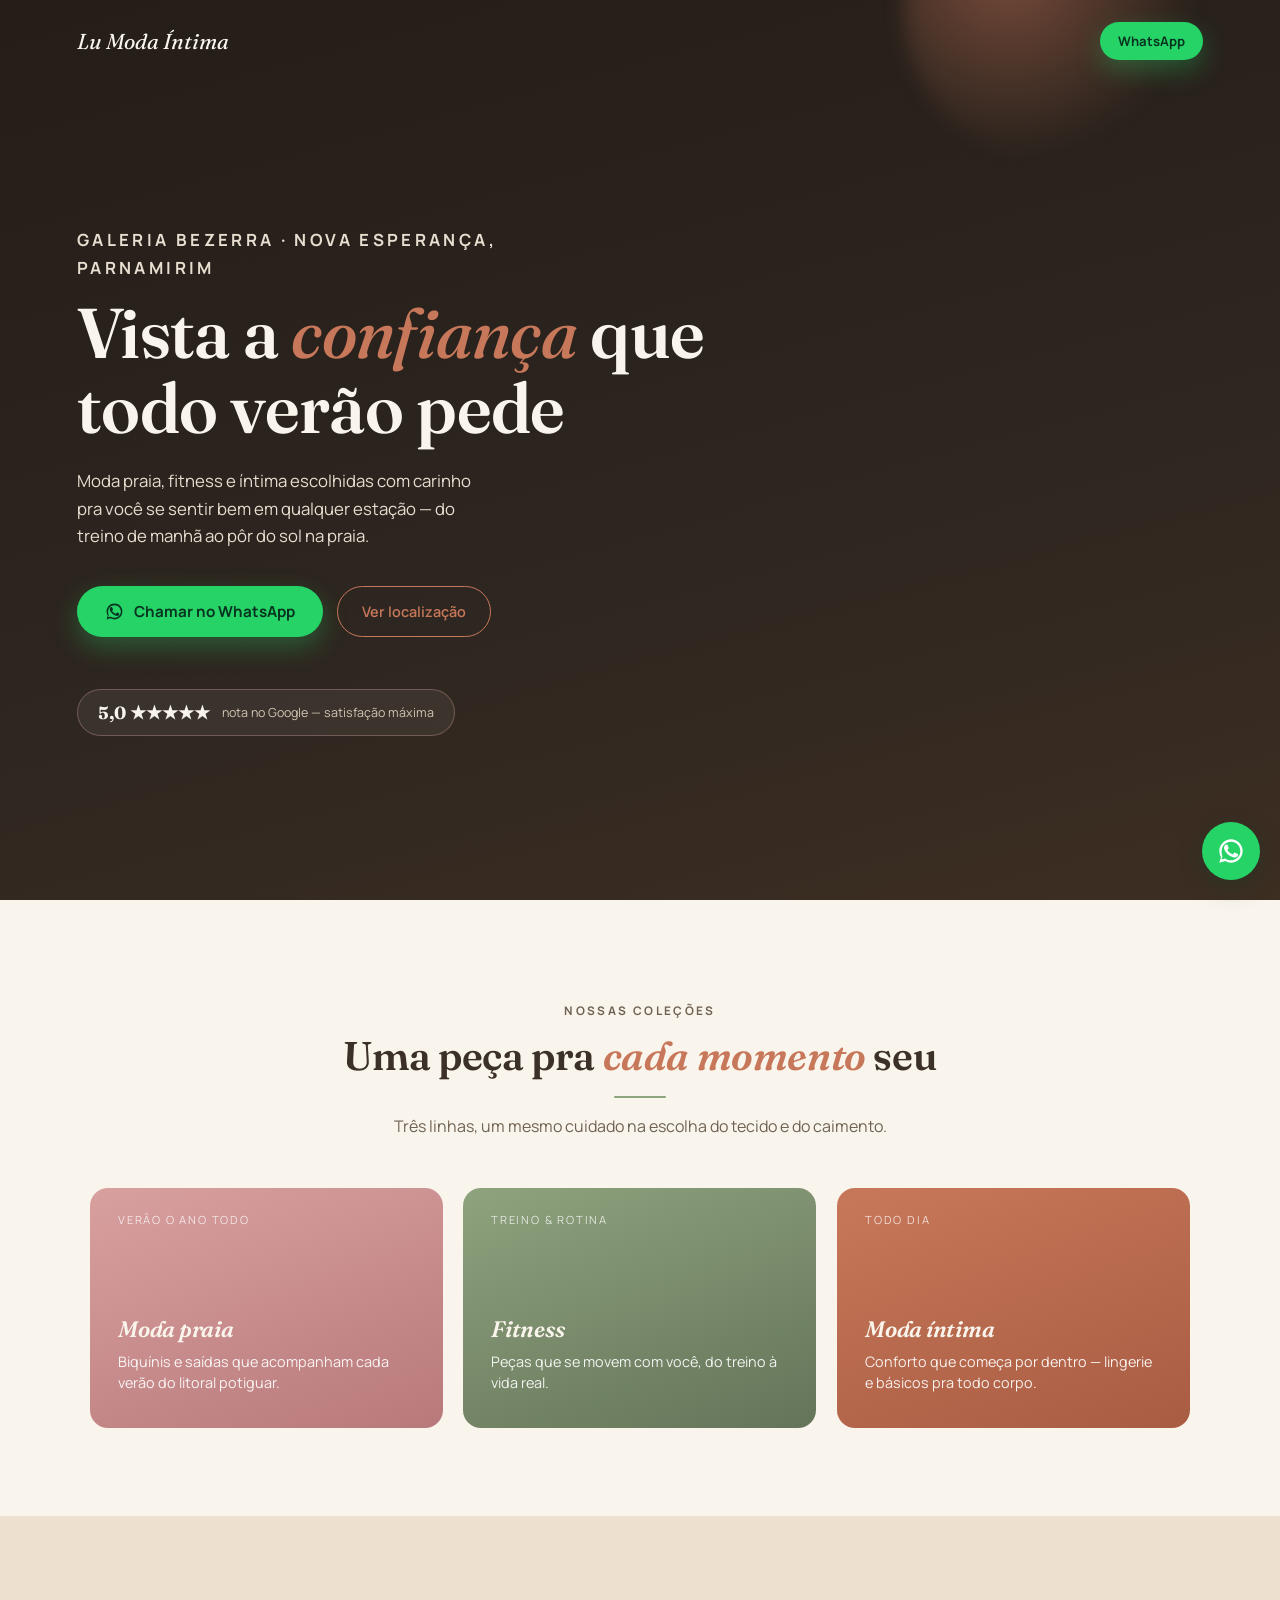
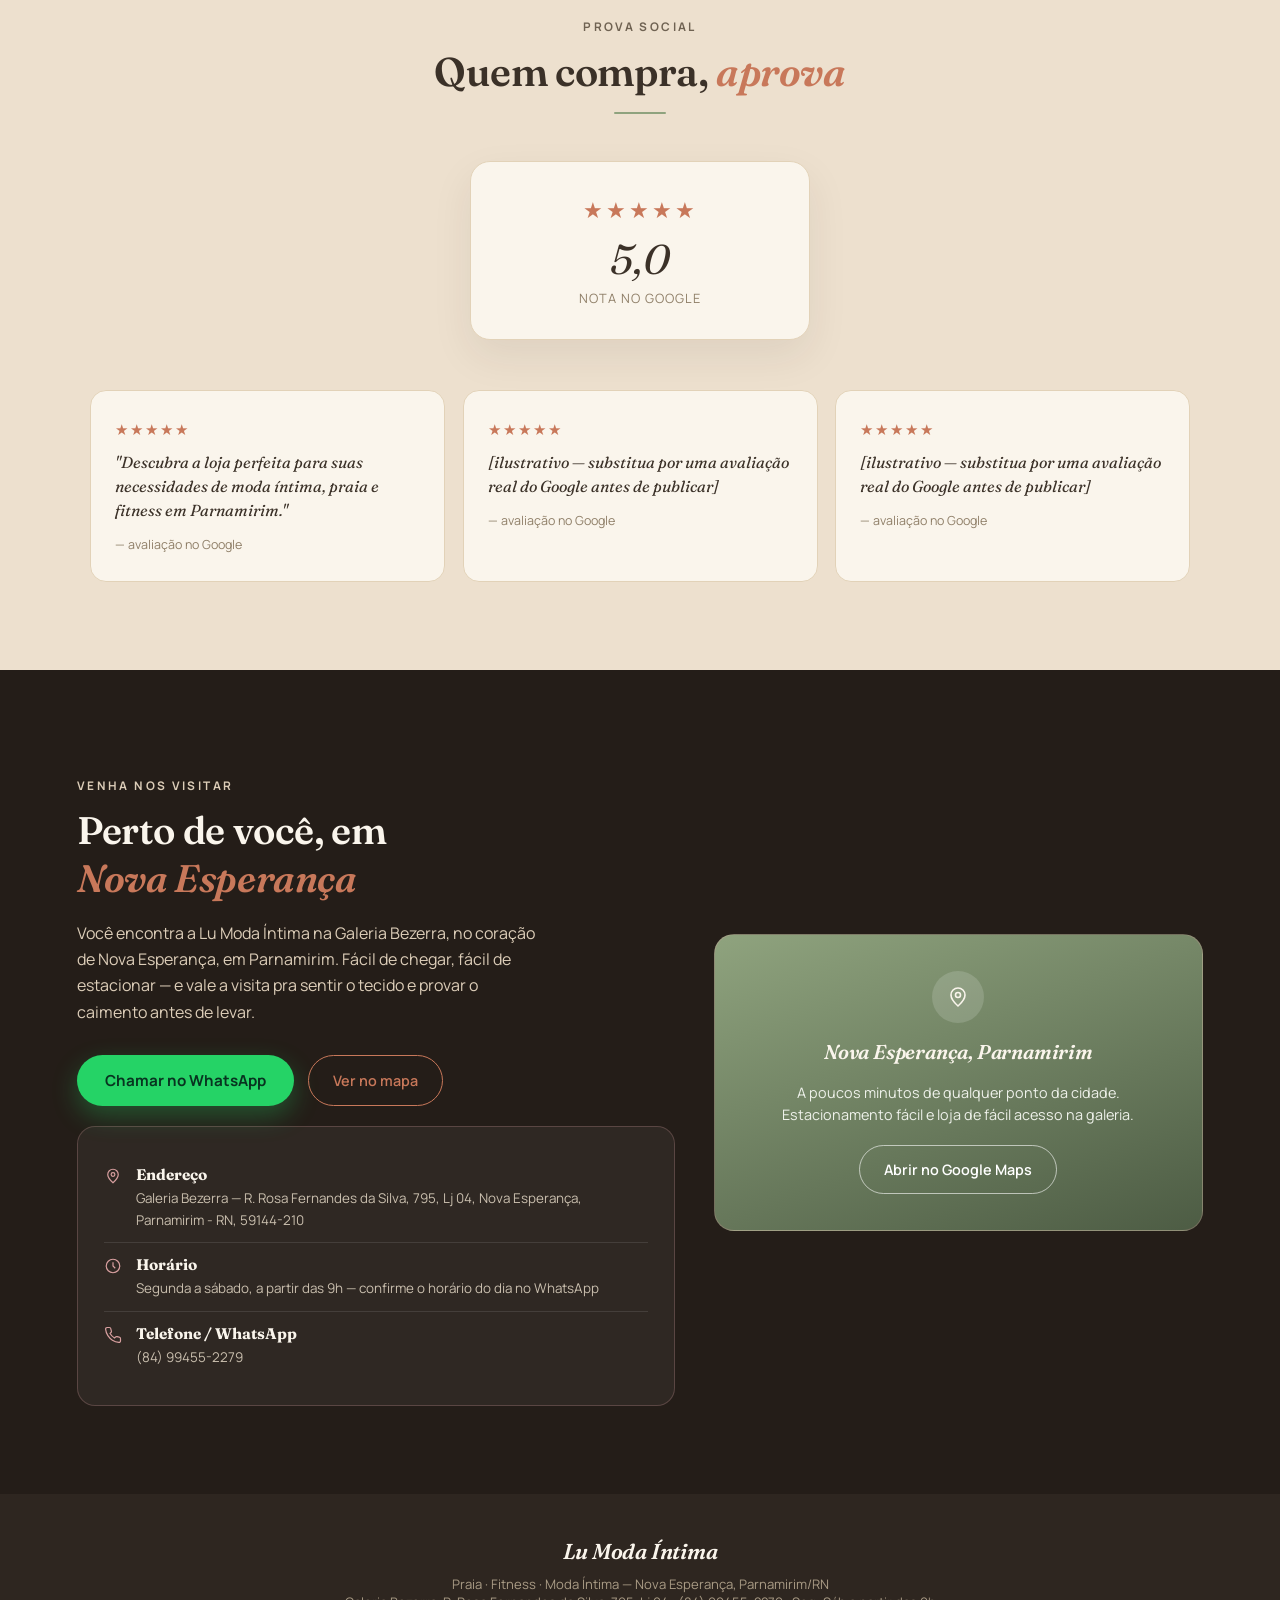
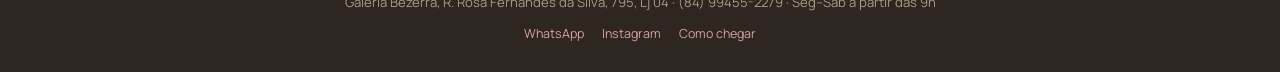
==== index.html @ 1bfb5d21 "Add files via upload" ====
<!DOCTYPE html>
<html lang="pt-BR">
<head>
<meta charset="UTF-8">
<meta name="viewport" content="width=device-width, initial-scale=1.0">
<title>Lu Moda Íntima | Praia, Fitness & Íntima — Parnamirim, RN</title>
<link rel="preconnect" href="https://fonts.googleapis.com">
<link rel="preconnect" href="https://fonts.gstatic.com" crossorigin>
<link href="https://fonts.googleapis.com/css2?family=Fraunces:ital,opsz,wght@0,9..144,400;0,9..144,600;1,9..144,500&family=Manrope:wght@400;500;600;700&display=swap" rel="stylesheet">
<link rel="stylesheet" href="style.css">
</head>
<body class="no-js">

<!-- WHATSAPP FLUTUANTE -->
<a class="wa-float" href="https://wa.me/5584994552279?text=Oi!%20Vim%20pelo%20site%20e%20quero%20saber%20mais%20sobre%20as%20pe%C3%A7as%20da%20Lu%20Moda%20%C3%8Dntima%20%F0%9F%92%95" target="_blank" aria-label="Chamar no WhatsApp">
  <svg viewBox="0 0 24 24" fill="currentColor"><path d="M17.472 14.382c-.297-.149-1.758-.867-2.03-.967-.273-.099-.471-.148-.67.15-.197.297-.767.966-.94 1.164-.173.199-.347.223-.644.075-.297-.15-1.255-.463-2.39-1.475-.883-.788-1.48-1.761-1.653-2.059-.173-.297-.018-.458.13-.606.134-.133.298-.347.446-.52.149-.174.198-.298.298-.497.099-.198.05-.371-.025-.52-.075-.149-.669-1.612-.916-2.207-.242-.579-.487-.5-.669-.51-.173-.008-.371-.01-.57-.01-.198 0-.52.074-.792.372-.272.297-1.04 1.016-1.04 2.479 0 1.462 1.065 2.875 1.213 3.074.149.198 2.096 3.2 5.077 4.487.709.306 1.262.489 1.694.625.712.227 1.36.195 1.871.118.571-.085 1.758-.719 2.006-1.413.248-.694.248-1.289.173-1.413-.074-.124-.272-.198-.57-.347z"/><path d="M12.001 2C6.478 2 2 6.477 2 12c0 1.887.525 3.647 1.437 5.152L2 22l4.98-1.406A9.955 9.955 0 0012 22c5.523 0 10-4.478 10-10S17.524 2 12.001 2zm0 18.001c-1.729 0-3.339-.478-4.72-1.31l-.338-.2-3.06.865.822-3.011-.221-.31A7.965 7.965 0 014 12c0-4.411 3.589-8 8.001-8 4.411 0 7.999 3.589 7.999 8s-3.588 8-7.999 8z"/></svg>
</a>

<!-- HEADER -->
<header>
  <span class="logo">Lu Moda Íntima</span>
  <a class="btn-wa" style="padding:10px 18px; font-size:0.82rem;" href="https://wa.me/5584994552279" target="_blank">WhatsApp</a>
</header>

<!-- HERO -->
<section class="hero">
  <p class="eyebrow hero-eyebrow reveal">Galeria Bezerra · Nova Esperança, Parnamirim</p>
  <h1 class="reveal">Vista a <em>confiança</em> que todo verão pede</h1>
  <p class="reveal">Moda praia, fitness e íntima escolhidas com carinho pra você se sentir bem em qualquer estação — do treino de manhã ao pôr do sol na praia.</p>
  <div class="hero-actions reveal">
    <a class="btn-wa" href="https://wa.me/5584994552279?text=Oi!%20Vim%20pelo%20site%20e%20quero%20saber%20mais%20sobre%20as%20pe%C3%A7as%20da%20Lu%20Moda%20%C3%8Dntima%20%F0%9F%92%95" target="_blank">
      <svg width="19" height="19" viewBox="0 0 24 24" fill="currentColor"><path d="M17.472 14.382c-.297-.149-1.758-.867-2.03-.967-.273-.099-.471-.148-.67.15-.197.297-.767.966-.94 1.164-.173.199-.347.223-.644.075-.297-.15-1.255-.463-2.39-1.475-.883-.788-1.48-1.761-1.653-2.059-.173-.297-.018-.458.13-.606.134-.133.298-.347.446-.52.149-.174.198-.298.298-.497.099-.198.05-.371-.025-.52-.075-.149-.669-1.612-.916-2.207-.242-.579-.487-.5-.669-.51-.173-.008-.371-.01-.57-.01-.198 0-.52.074-.792.372-.272.297-1.04 1.016-1.04 2.479 0 1.462 1.065 2.875 1.213 3.074.149.198 2.096 3.2 5.077 4.487.709.306 1.262.489 1.694.625.712.227 1.36.195 1.871.118.571-.085 1.758-.719 2.006-1.413.248-.694.248-1.289.173-1.413-.074-.124-.272-.198-.57-.347z"/><path d="M12.001 2C6.478 2 2 6.477 2 12c0 1.887.525 3.647 1.437 5.152L2 22l4.98-1.406A9.955 9.955 0 0012 22c5.523 0 10-4.478 10-10S17.524 2 12.001 2zm0 18.001c-1.729 0-3.339-.478-4.72-1.31l-.338-.2-3.06.865.822-3.011-.221-.31A7.965 7.965 0 014 12c0-4.411 3.589-8 8.001-8 4.411 0 7.999 3.589 7.999 8s-3.588 8-7.999 8z"/></svg>
      Chamar no WhatsApp
    </a>
    <a class="btn-outline" href="#localizacao">Ver localização</a>
  </div>
  <div class="hero-badge reveal">
    <strong>5,0 ★★★★★</strong>
    <span>nota no Google — satisfação máxima</span>
  </div>
</section>

<!-- CATEGORIAS -->
<section class="section" id="colecoes">
  <div class="section-head reveal">
    <p class="eyebrow">Nossas coleções</p>
    <h2>Uma peça pra <em>cada momento</em> seu</h2>
    <div class="hairline"></div>
    <p>Três linhas, um mesmo cuidado na escolha do tecido e do caimento.</p>
  </div>
  <div class="cat-grid reveal-group">
    <div class="cat-card cat-2 reveal">
      <span class="tag">Verão o ano todo</span>
      <h3>Moda praia</h3>
      <p>Biquínis e saídas que acompanham cada verão do litoral potiguar.</p>
    </div>
    <div class="cat-card cat-1 reveal">
      <span class="tag">Treino & rotina</span>
      <h3>Fitness</h3>
      <p>Peças que se movem com você, do treino à vida real.</p>
    </div>
    <div class="cat-card cat-3 reveal">
      <span class="tag">Todo dia</span>
      <h3>Moda íntima</h3>
      <p>Conforto que começa por dentro — lingerie e básicos pra todo corpo.</p>
    </div>
  </div>
</section>

<!-- PROVA SOCIAL -->
<section class="section social">
  <div class="section-head reveal">
    <p class="eyebrow">Prova social</p>
    <h2>Quem compra, <em>aprova</em></h2>
    <div class="hairline"></div>
  </div>
  <div class="badge-5 reveal">
    <div class="stars">★★★★★</div>
    <div class="score">5,0</div>
    <div class="label">Nota no Google</div>
  </div>

  <!--
    ATENÇÃO — depoimentos simulados (placeholders), conforme solicitado.
    Só existe 1 avaliação real disponível (a primeira). Antes de publicar
    a página pro cliente, troque os textos [ilustrativo] pelas próximas
    avaliações reais do Google — depoimento falso atribuído a cliente
    real é propaganda enganosa.
  -->
  <div class="testi-grid reveal-group">
    <div class="testi-card reveal">
      <div class="stars">★★★★★</div>
      <blockquote>"Descubra a loja perfeita para suas necessidades de moda íntima, praia e fitness em Parnamirim."</blockquote>
      <p class="who">— avaliação no Google</p>
    </div>
    <div class="testi-card reveal">
      <div class="stars">★★★★★</div>
      <blockquote>[ilustrativo — substitua por uma avaliação real do Google antes de publicar]</blockquote>
      <p class="who">— avaliação no Google</p>
    </div>
    <div class="testi-card reveal">
      <div class="stars">★★★★★</div>
      <blockquote>[ilustrativo — substitua por uma avaliação real do Google antes de publicar]</blockquote>
      <p class="who">— avaliação no Google</p>
    </div>
  </div>
</section>

<!-- LOCALIZAÇÃO E CONTATO -->
<section class="location" id="localizacao">
  <div class="reveal">
    <p class="eyebrow">Venha nos visitar</p>
    <h2>Perto de você, em <em>Nova Esperança</em></h2>
    <p>Você encontra a Lu Moda Íntima na Galeria Bezerra, no coração de Nova Esperança, em Parnamirim. Fácil de chegar, fácil de estacionar — e vale a visita pra sentir o tecido e provar o caimento antes de levar.</p>
    <div class="location-actions">
      <a class="btn-wa" href="https://wa.me/5584994552279?text=Oi!%20Vim%20pelo%20site%20e%20quero%20saber%20mais%20sobre%20as%20pe%C3%A7as%20da%20Lu%20Moda%20%C3%8Dntima%20%F0%9F%92%95" target="_blank">Chamar no WhatsApp</a>
      <a class="btn-outline" href="https://www.google.com/maps/search/?api=1&query=Lu+Moda+%C3%8Dntima+Galeria+Bezerra+Parnamirim" target="_blank">Ver no mapa</a>
    </div>
    <div class="info-card">
      <div class="info-row">
        <span class="ic">
          <svg width="18" height="18" viewBox="0 0 24 24" fill="none" stroke="currentColor" stroke-width="1.6"><path d="M12 21s-7-6.2-7-11a7 7 0 0114 0c0 4.8-7 11-7 11z"/><circle cx="12" cy="10" r="2.5"/></svg>
        </span>
        <div><strong>Endereço</strong><span>Galeria Bezerra — R. Rosa Fernandes da Silva, 795, Lj 04, Nova Esperança, Parnamirim - RN, 59144-210</span></div>
      </div>
      <div class="info-row">
        <span class="ic">
          <svg width="18" height="18" viewBox="0 0 24 24" fill="none" stroke="currentColor" stroke-width="1.6"><circle cx="12" cy="12" r="9"/><path d="M12 7v5l3 3"/></svg>
        </span>
        <div><strong>Horário</strong><span>Segunda a sábado, a partir das 9h — confirme o horário do dia no WhatsApp</span></div>
      </div>
      <div class="info-row">
        <span class="ic">
          <svg width="18" height="18" viewBox="0 0 24 24" fill="none" stroke="currentColor" stroke-width="1.6"><path d="M22 16.92v3a2 2 0 01-2.18 2 19.79 19.79 0 01-8.63-3.07 19.5 19.5 0 01-6-6 19.79 19.79 0 01-3.07-8.67A2 2 0 014.11 2h3a2 2 0 012 1.72c.127.96.362 1.903.7 2.81a2 2 0 01-.45 2.11L8.09 9.91a16 16 0 006 6l1.27-1.27a2 2 0 012.11-.45c.907.338 1.85.573 2.81.7A2 2 0 0122 16.92z"/></svg>
        </span>
        <div><strong>Telefone / WhatsApp</strong><span>(84) 99455-2279</span></div>
      </div>
    </div>
  </div>

  <!-- "mapa conceitual" — bloco visual em CSS puro, sem depender de API externa -->
  <div class="map-card reveal">
    <div class="pin">
      <svg width="24" height="24" viewBox="0 0 24 24" fill="none" stroke="currentColor" stroke-width="1.6"><path d="M12 21s-7-6.2-7-11a7 7 0 0114 0c0 4.8-7 11-7 11z"/><circle cx="12" cy="10" r="2.5"/></svg>
    </div>
    <h3>Nova Esperança, Parnamirim</h3>
    <p>A poucos minutos de qualquer ponto da cidade. Estacionamento fácil e loja de fácil acesso na galeria.</p>
    <a class="btn-outline" style="border-color:rgba(255,255,255,0.6); color:#fff;" href="https://www.google.com/maps/search/?api=1&query=Lu+Moda+%C3%8Dntima+Galeria+Bezerra+Parnamirim" target="_blank">Abrir no Google Maps</a>
  </div>
</section>

<!-- RODAPÉ -->
<footer>
  <span class="logo display">Lu Moda Íntima</span>
  Praia · Fitness · Moda Íntima — Nova Esperança, Parnamirim/RN<br>
  Galeria Bezerra, R. Rosa Fernandes da Silva, 795, Lj 04 · (84) 99455-2279 · Seg–Sáb a partir das 9h
  <div class="foot-links">
    <a href="https://wa.me/5584994552279" target="_blank">WhatsApp</a>
    <a href="https://www.instagram.com/llumodaintima/" target="_blank">Instagram</a>
    <a href="https://www.google.com/maps/search/?api=1&query=Lu+Moda+%C3%8Dntima+Galeria+Bezerra+Parnamirim" target="_blank">Como chegar</a>
  </div>
</footer>

<!-- ==========================================================
     12. SCROLL REVEAL — JavaScript puro, Intersection Observer
     Leve de propósito: 1 observer só, unobserve após revelar
     (não fica escutando scroll o tempo todo), rootMargin negativo
     pra disparar um pouco antes do elemento entrar 100% na tela.
     ========================================================== -->
<script>
(function(){
  // remove a classe de fallback assim que o JS confirma que está rodando
  document.body.classList.remove('no-js');

  var elementos = document.querySelectorAll('.reveal');

  // Se o navegador não suporta IntersectionObserver (muito raro hoje em dia),
  // mostra tudo direto em vez de deixar escondido.
  if(!('IntersectionObserver' in window)){
    elementos.forEach(function(el){ el.classList.add('is-visible'); });
    return;
  }

  var observer = new IntersectionObserver(function(entries, obs){
    entries.forEach(function(entry){
      if(entry.isIntersecting){
        entry.target.classList.add('is-visible');
        obs.unobserve(entry.target); // já revelou, para de observar — leve pra CPU/bateria
      }
    });
  }, {
    threshold: 0.12,
    rootMargin: '0px 0px -8% 0px'
  });

  elementos.forEach(function(el){ observer.observe(el); });
})();
</script>

</body>
</html>
---- style.css ----
/* ==========================================================
   1. TOKENS — paleta (areia · terracota · rosa-chá · sálvia)
      e tipografia (Fraunces = display, Manrope = corpo/UI)
   ========================================================== */
:root{
  --sand:          #EDE0CE;  /* fundo claro principal */
  --cream:         #FAF5EC;  /* fundo alternativo / cards */
  --terracotta:    #C8785A;  /* acento quente principal */
  --terracotta-d:  #A85C42;  /* terracota escuro — hover */
  --rose:          #D9A0A0;  /* rosa-chá — acento feminino */
  --sage:          #8FA37E;  /* verde-sálvia — acento secundário */
  --charcoal:      #2E2620;  /* fundo escuro — hero/rodapé */
  --charcoal-2:    #241D18;
  --ink:           #3B3128;  /* texto sobre fundo claro */
  --wa-green:      #25D366;

  /* timing da animação de scroll reveal */
  --reveal-duration: 700ms;
  --reveal-ease: cubic-bezier(.21,.86,.32,1);
}
*{margin:0;padding:0;box-sizing:border-box;}
html{scroll-behavior:smooth;}
body{
  font-family:'Manrope', sans-serif;
  background:var(--cream);
  color:var(--ink);
  overflow-x:hidden;
}
h1,h2,h3,.display{
  font-family:'Fraunces', serif;
  font-weight:600;
  letter-spacing:-0.01em;
}
a{text-decoration:none; color:inherit;}
img{max-width:100%; display:block;}
.eyebrow{
  font-size:0.74rem;
  letter-spacing:0.2em;
  text-transform:uppercase;
  color:var(--terracotta-d);
  font-weight:700;
}
.hairline{width:52px; height:2px; background:var(--sage); margin:16px 0; border-radius:2px;}

/* ==========================================================
   2. SCROLL REVEAL — fade-in + sobe suavemente
   Usa opacity + transform (GPU-friendly, leve em celulares antigos).
   O JS só adiciona a classe .is-visible; toda a animação vive aqui no CSS.
   ========================================================== */
.reveal{
  opacity:0;
  transform:translateY(28px);
  transition:opacity var(--reveal-duration) var(--reveal-ease),
             transform var(--reveal-duration) var(--reveal-ease);
  will-change:opacity, transform;
}
.reveal.is-visible{
  opacity:1;
  transform:translateY(0);
}
/* delay progressivo pra grupos de cards (efeito cascata) */
.reveal-group > .reveal:nth-child(1){transition-delay:0ms;}
.reveal-group > .reveal:nth-child(2){transition-delay:110ms;}
.reveal-group > .reveal:nth-child(3){transition-delay:220ms;}

/* Acessibilidade: quem pede menos movimento vê o conteúdo direto, sem animação */
@media (prefers-reduced-motion: reduce){
  .reveal{opacity:1; transform:none; transition:none;}
}
/* Fallback: se o JS não carregar por algum motivo, nada fica escondido pra sempre */
.no-js .reveal{opacity:1; transform:none;}

/* ==========================================================
   3. BOTÕES DE WHATSAPP — pulso + hover
   ========================================================== */
.wa-float{
  position:fixed; bottom:20px; right:20px; z-index:999;
  width:58px; height:58px; border-radius:50%;
  background:var(--wa-green); color:#fff;
  display:flex; align-items:center; justify-content:center;
  box-shadow:0 8px 22px rgba(20,60,40,0.35);
  animation:wa-pulse 2.6s infinite;
  transition:transform .25s ease;
}
.wa-float:hover{transform:scale(1.1) rotate(-6deg);}
.wa-float svg{width:28px; height:28px;}
@keyframes wa-pulse{
  0%{box-shadow:0 8px 22px rgba(37,211,102,0.4),0 0 0 0 rgba(37,211,102,0.5);}
  70%{box-shadow:0 8px 22px rgba(37,211,102,0.4),0 0 0 14px rgba(37,211,102,0);}
  100%{box-shadow:0 8px 22px rgba(37,211,102,0.4),0 0 0 0 rgba(37,211,102,0);}
}
.btn-wa{
  display:inline-flex; align-items:center; gap:10px;
  background:var(--wa-green); color:#083320;
  font-family:'Manrope', sans-serif; font-weight:700; font-size:0.95rem;
  padding:15px 28px; border-radius:100px;
  box-shadow:0 10px 26px rgba(37,211,102,0.3);
  transition:transform .25s ease, box-shadow .25s ease, background .25s ease;
}
.btn-wa:hover{transform:translateY(-3px); box-shadow:0 16px 32px rgba(37,211,102,0.45); background:#20bd5a;}
.btn-wa:active{transform:translateY(-1px);}
.btn-outline{
  display:inline-flex; align-items:center; gap:8px;
  border:1px solid var(--terracotta); color:var(--terracotta);
  font-size:0.9rem; font-weight:600; padding:14px 24px; border-radius:100px;
  transition:background .25s ease, color .25s ease, transform .25s ease;
}
.btn-outline:hover{background:var(--terracotta); color:var(--cream); transform:translateY(-2px);}

/* ==========================================================
   4. HEADER
   ========================================================== */
header{
  position:absolute; top:0; left:0; right:0; z-index:50;
  display:flex; justify-content:space-between; align-items:center;
  padding:22px 6vw; color:var(--cream);
}
.logo{font-family:'Fraunces', serif; font-size:1.35rem; font-style:italic;}

/* ==========================================================
   5. HERO
   ========================================================== */
.hero{
  position:relative; min-height:100vh;
  background:linear-gradient(165deg, var(--charcoal-2) 0%, var(--charcoal) 60%, #3d2e22 100%);
  color:var(--cream);
  display:flex; flex-direction:column; justify-content:center;
  padding:130px 6vw 90px;
}
.hero::before{
  content:""; position:absolute; top:-140px; right:6%;
  width:300px; height:300px; border-radius:50%;
  background:radial-gradient(circle at 35% 35%, rgba(200,120,90,0.5), transparent 70%);
  filter:blur(10px);
}
.hero-eyebrow{color:var(--rose); margin-bottom:14px;}
.hero h1{font-size:clamp(2.2rem, 7vw, 4.4rem); line-height:1.06; max-width:15ch;}
.hero h1 em{color:var(--terracotta); font-style:italic; font-weight:500;}
.hero p{margin-top:22px; max-width:42ch; font-size:1.05rem; line-height:1.65; color:#e7ded0;}
.hero-actions{margin-top:36px; display:flex; gap:14px; flex-wrap:wrap;}
.hero-badge{
  margin-top:52px; display:inline-flex; align-items:center; gap:12px;
  background:rgba(255,255,255,0.06); border:1px solid rgba(217,160,160,0.35);
  padding:12px 20px; border-radius:100px; width:fit-content;
}
.hero-badge strong{font-family:'Fraunces',serif; font-size:1.1rem; color:var(--cream);}
.hero-badge span{font-size:0.78rem; color:#d2c6b3;}

/* ==========================================================
   6. SEÇÕES / CATEGORIAS
   ========================================================== */
.section{padding:88px 6vw;}
.section-head{max-width:600px; margin:0 auto 48px; text-align:center;}
.section-head h2{font-size:clamp(1.8rem,4vw,2.5rem); margin-top:10px; color:var(--ink);}
.section-head h2 em{color:var(--terracotta); font-style:italic;}
.section-head p{margin-top:14px; color:#6f6252; line-height:1.6;}
.section-head .hairline{margin-left:auto; margin-right:auto;}

.cat-grid{max-width:1100px; margin:0 auto; display:grid; grid-template-columns:1fr; gap:20px;}
@media (min-width:760px){ .cat-grid{grid-template-columns:repeat(3,1fr);} }
.cat-card{
  position:relative; border-radius:18px; padding:34px 28px; min-height:240px;
  display:flex; flex-direction:column; justify-content:flex-end;
  color:var(--cream); overflow:hidden; transition:transform .3s ease;
}
.cat-card:hover{transform:translateY(-6px);}
.cat-card .tag{position:absolute; top:24px; left:28px; font-size:0.7rem; letter-spacing:0.16em; text-transform:uppercase; color:rgba(255,255,255,0.75);}
.cat-card h3{font-size:1.4rem; font-style:italic; margin-bottom:8px;}
.cat-card p{font-size:0.9rem; line-height:1.5; color:rgba(255,255,255,0.9);}
.cat-1{background:linear-gradient(160deg, var(--sage), #647459);}
.cat-2{background:linear-gradient(160deg, var(--rose), #b8797a);}
.cat-3{background:linear-gradient(160deg, var(--terracotta), var(--terracotta-d));}

/* ==========================================================
   7. PROVA SOCIAL
   ========================================================== */
.social{background:var(--sand);}
.badge-5{
  max-width:340px; margin:0 auto 50px; background:var(--cream);
  border:1px solid #e2d2b8; border-radius:20px; padding:32px; text-align:center;
  box-shadow:0 16px 40px rgba(46,38,32,0.08);
}
.badge-5 .stars{color:var(--terracotta); font-size:1.4rem; letter-spacing:3px; margin-bottom:8px;}
.badge-5 .score{font-family:'Fraunces',serif; font-size:2.6rem; font-style:italic; color:var(--ink);}
.badge-5 .label{font-size:0.8rem; color:#8f7f68; letter-spacing:0.08em; text-transform:uppercase; margin-top:4px;}

.testi-grid{max-width:1100px; margin:0 auto; display:grid; grid-template-columns:1fr; gap:18px;}
@media (min-width:760px){ .testi-grid{grid-template-columns:repeat(3,1fr);} }
.testi-card{
  background:var(--cream); border:1px solid #e2d2b8; border-radius:16px; padding:28px 24px;
  transition:transform .25s ease, box-shadow .25s ease;
}
.testi-card:hover{transform:translateY(-4px); box-shadow:0 14px 30px rgba(46,38,32,0.08);}
.testi-card .stars{color:var(--terracotta); font-size:0.95rem; letter-spacing:2px; margin-bottom:10px;}
.testi-card blockquote{font-family:'Fraunces',serif; font-style:italic; font-size:1rem; line-height:1.5; color:var(--ink);}
.testi-card .who{margin-top:14px; font-size:0.78rem; color:#8f7f68;}

/* ==========================================================
   8. LOCALIZAÇÃO — mapa conceitual (CSS puro, sem dependência externa)
   ========================================================== */
.location{
  background:var(--charcoal-2); color:var(--cream); padding:88px 6vw;
  display:grid; grid-template-columns:1fr; gap:40px;
}
@media (min-width:860px){ .location{grid-template-columns:1.1fr 0.9fr; align-items:center;} }
.location h2{font-size:clamp(1.8rem,3.6vw,2.4rem); margin-top:10px; max-width:14ch;}
.location h2 em{color:var(--terracotta); font-style:italic;}
.location p{margin-top:18px; color:#dccdb8; line-height:1.65; max-width:46ch;}
.location-actions{margin-top:30px; display:flex; gap:14px; flex-wrap:wrap;}

.map-card{
  background:linear-gradient(160deg, var(--sage), #4d5c44);
  border-radius:20px; padding:36px; text-align:center; color:var(--cream);
  border:1px solid rgba(217,160,160,0.25);
}
.map-card .pin{
  width:52px; height:52px; margin:0 auto 16px; border-radius:50%;
  background:rgba(255,255,255,0.15); display:flex; align-items:center; justify-content:center;
}
.map-card h3{font-family:'Fraunces',serif; font-style:italic; font-size:1.25rem; margin-bottom:8px;}
.map-card p{font-size:0.9rem; color:#eef1ea; line-height:1.5; margin-bottom:20px;}

.info-card{background:rgba(255,255,255,0.05); border:1px solid rgba(217,160,160,0.25); border-radius:18px; padding:26px; margin-top:20px;}
.info-row{display:flex; gap:14px; padding:12px 0; border-bottom:1px solid rgba(255,255,255,0.1);}
.info-row:last-child{border-bottom:none;}
.info-row .ic{color:var(--rose); flex-shrink:0; margin-top:2px;}
.info-row strong{display:block; font-family:'Fraunces',serif; font-size:0.96rem; margin-bottom:2px;}
.info-row span{font-size:0.84rem; color:#cabfae; line-height:1.5;}

/* ==========================================================
   9. RODAPÉ
   ========================================================== */
footer{background:var(--charcoal); color:#a99b85; padding:44px 6vw 30px; text-align:center; font-size:0.82rem;}
footer .logo{color:var(--cream); display:block; margin-bottom:10px;}
footer .foot-links{margin-top:14px; display:flex; gap:18px; justify-content:center; flex-wrap:wrap; font-size:0.78rem;}
footer .foot-links a{color:var(--rose); transition:color .2s ease;}
footer .foot-links a:hover{color:var(--terracotta);}

/* ==========================================================
   10. ACESSIBILIDADE
   ========================================================== */
:focus-visible{outline:2px solid var(--sage); outline-offset:3px;}
@media (prefers-reduced-motion: reduce){
  .wa-float{animation:none;}
}

/* ==========================================================
   11. MOBILE — telas pequenas
   ========================================================== */
@media (max-width:480px){
  header{padding:16px 5vw;}
  .logo{font-size:1.15rem;}
  .hero{padding:100px 6vw 70px;}
  .hero::before{width:200px; height:200px; top:-80px; right:-40px;}
  .hero h1{max-width:100%;}
  .hero-actions{flex-direction:column; align-items:stretch;}
  .hero-actions a{justify-content:center;}
  .section{padding:64px 6vw;}
  .location{padding:64px 6vw;}
  .wa-float{width:52px; height:52px;}
  .wa-float svg{width:24px; height:24px;}
}
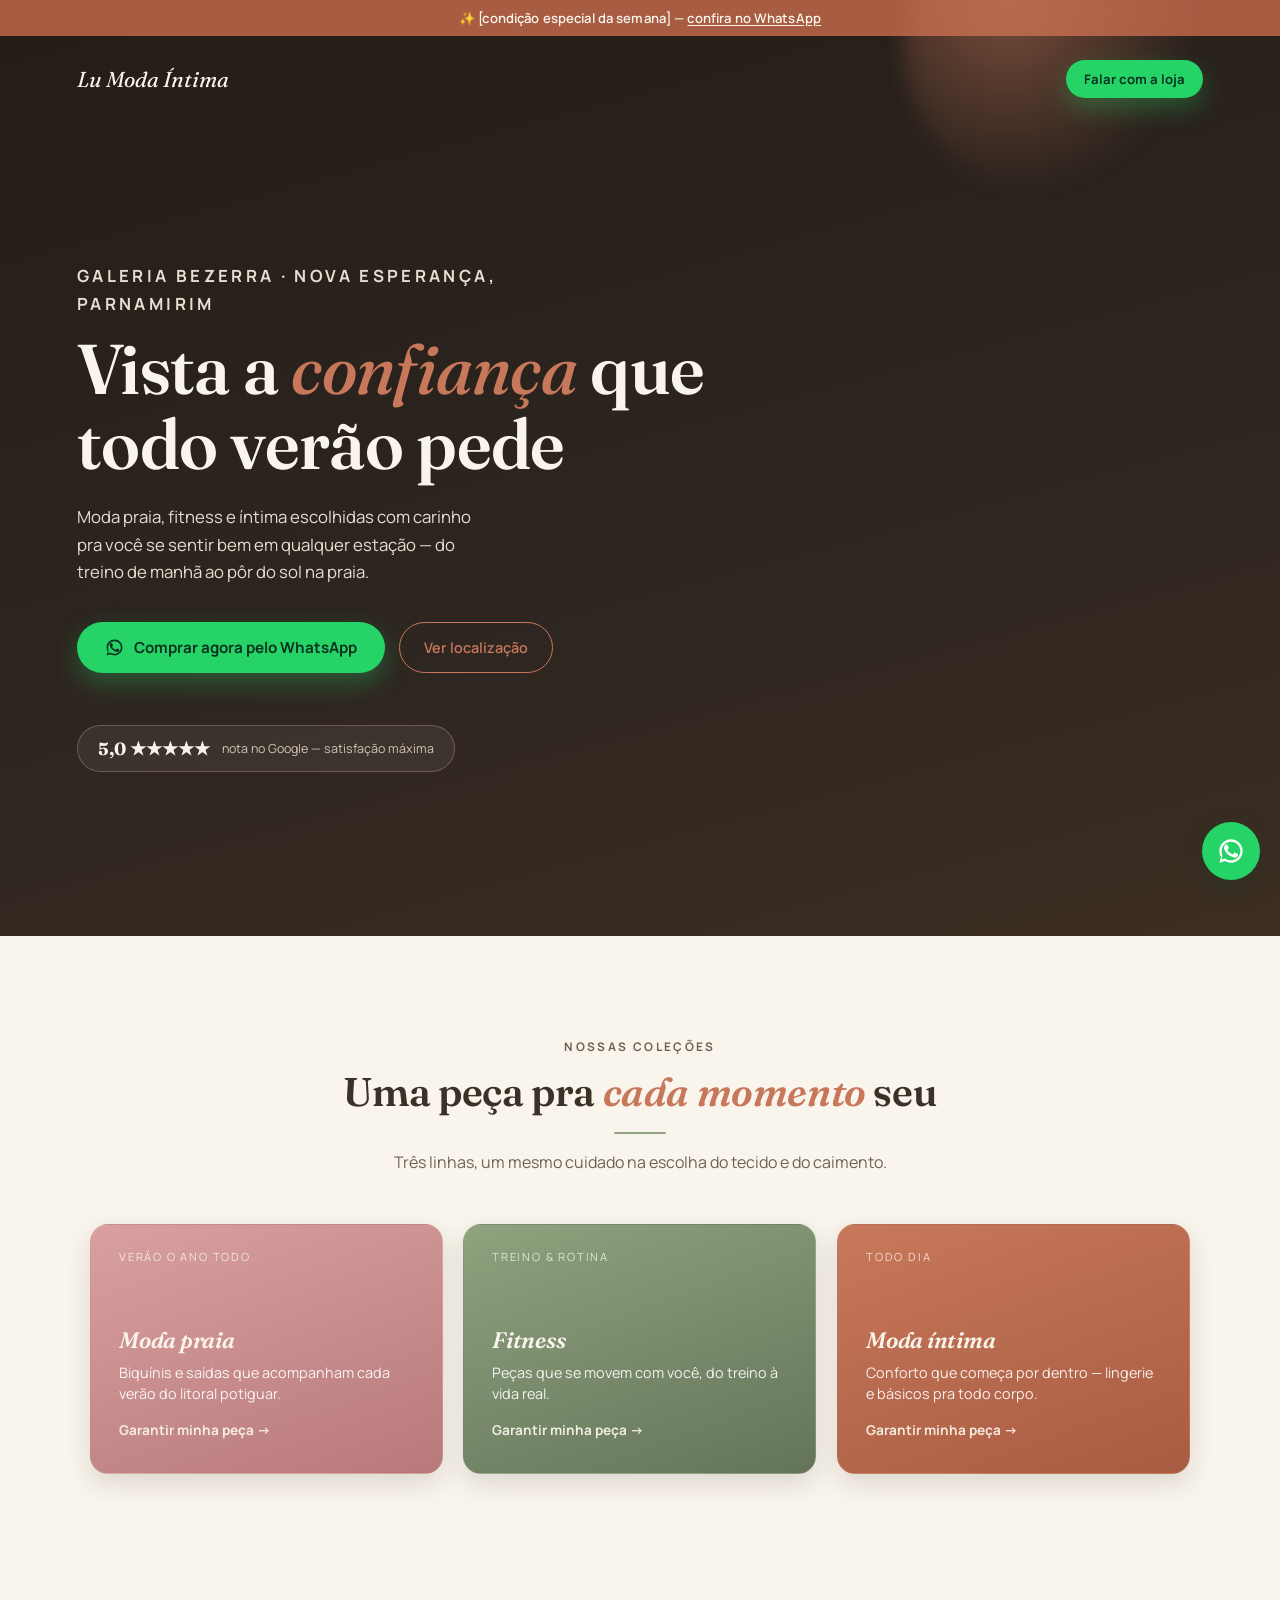
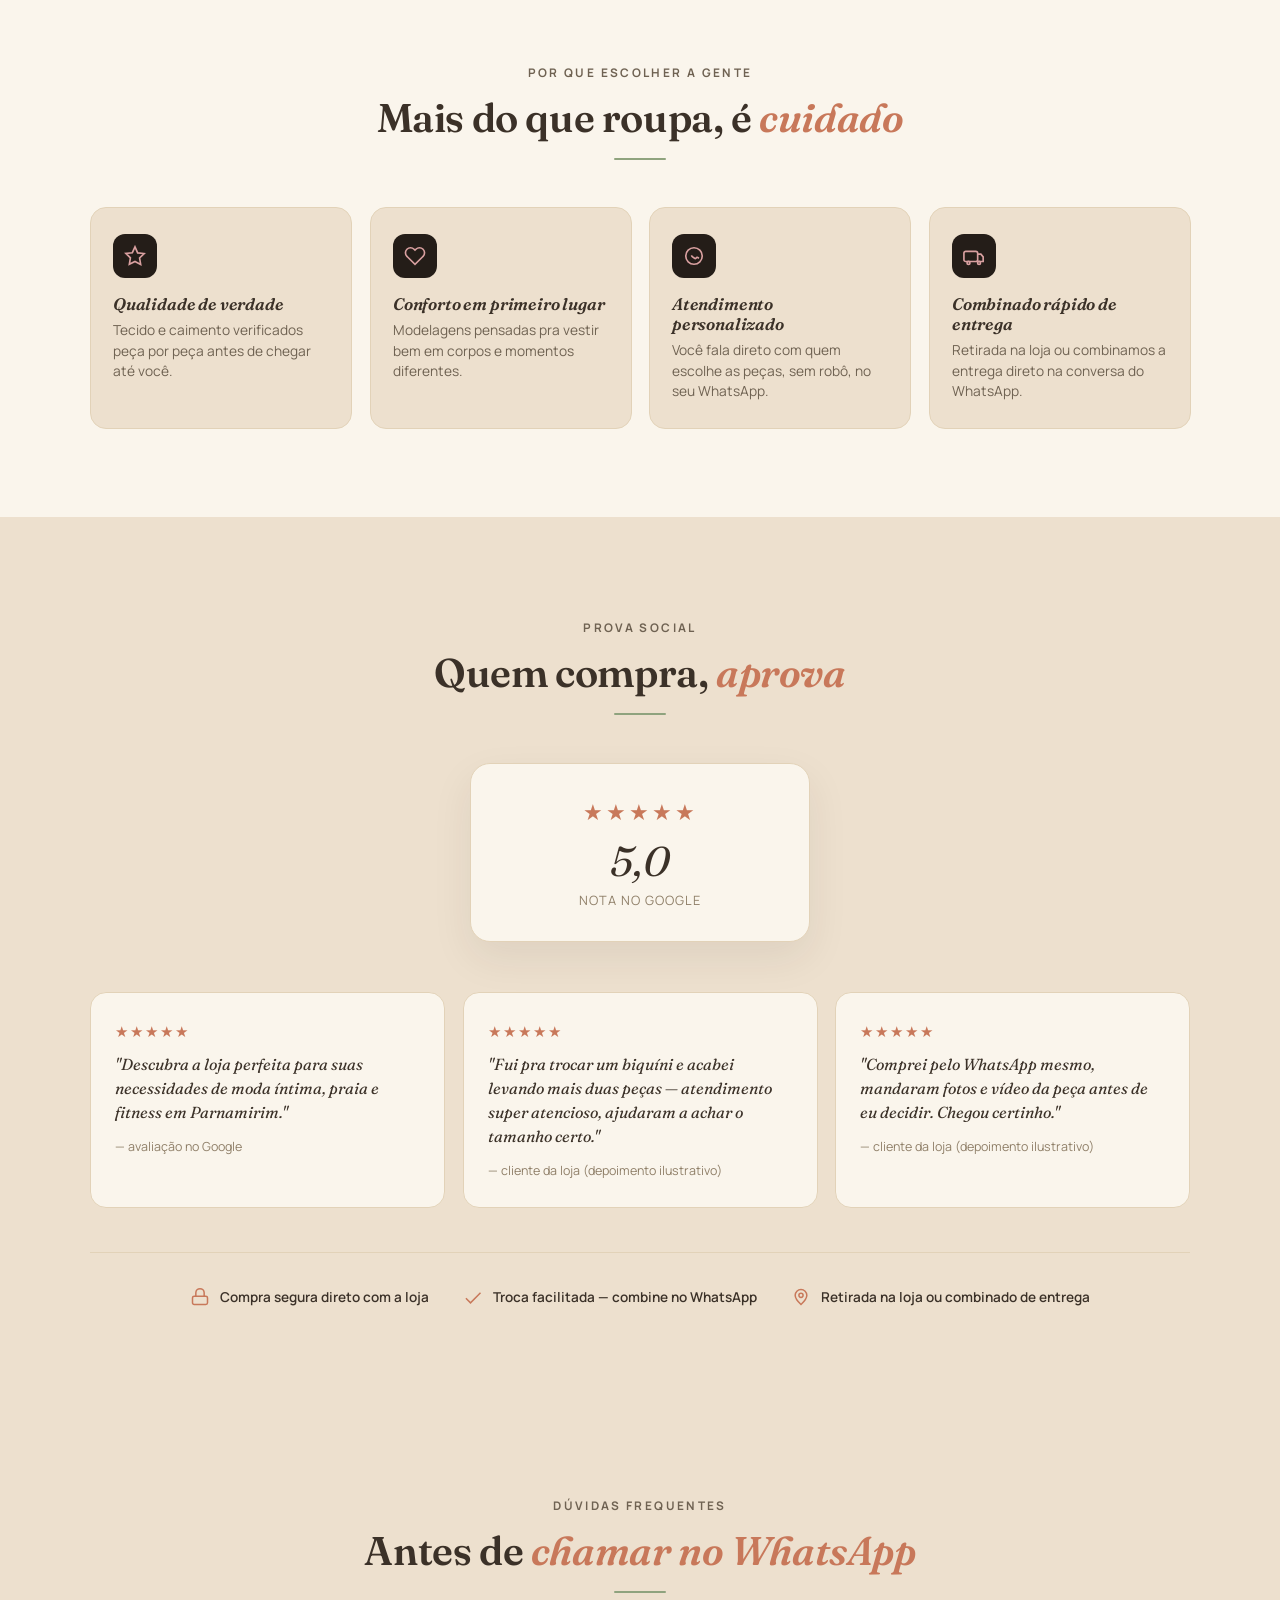
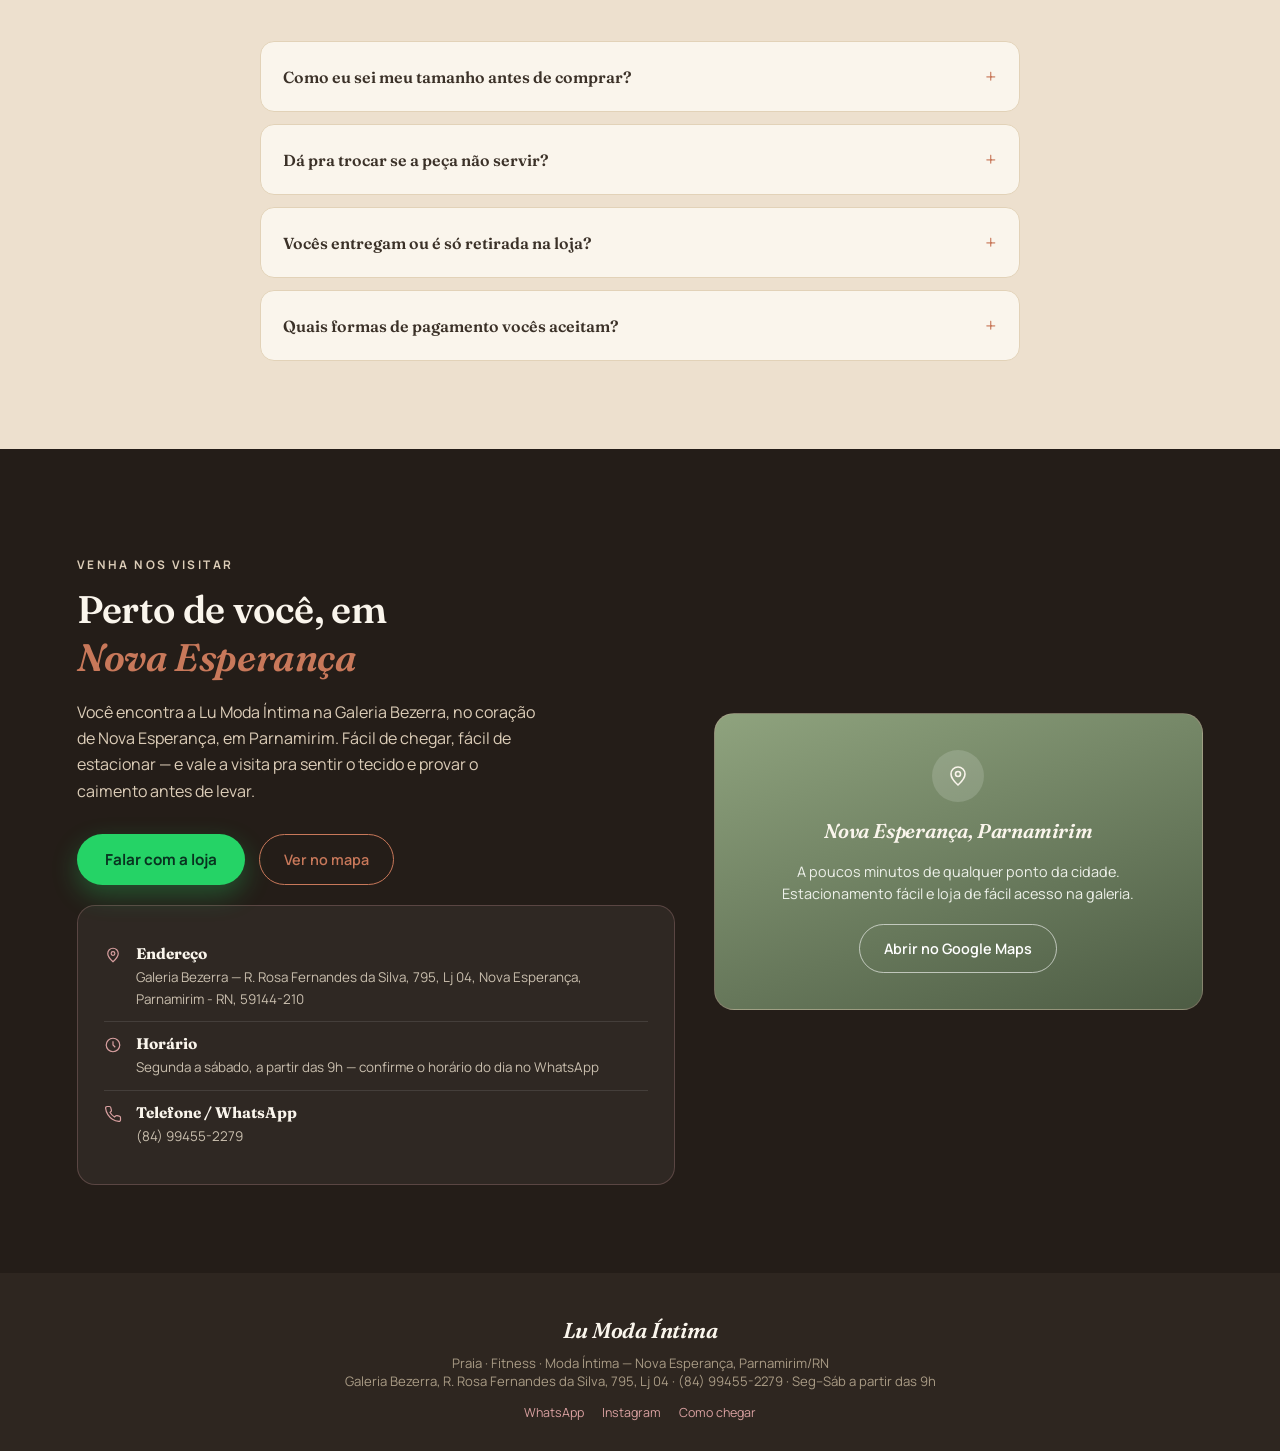
==== commit 4e5ddce4: "Add files via upload" ====
--- a/index.html
+++ b/index.html
@@ -3,24 +3,62 @@
 <head>
 <meta charset="UTF-8">
 <meta name="viewport" content="width=device-width, initial-scale=1.0">
-<title>Lu Moda Íntima | Praia, Fitness & Íntima — Parnamirim, RN</title>
+<title>Lu Moda Íntima | Moda Praia, Fitness e Íntima em Parnamirim, RN</title>
+<meta name="description" content="Loja de moda praia, fitness e íntima na Galeria Bezerra, Nova Esperança, Parnamirim/RN. Nota 5,0 no Google. Atendimento e compras pelo WhatsApp.">
+<meta name="keywords" content="moda praia Parnamirim, moda íntima Parnamirim, roupa fitness Parnamirim, biquíni Parnamirim, lingerie Nova Esperança, Lu Moda Íntima">
+<meta name="theme-color" content="#2E2620">
+<meta property="og:type" content="website">
+<meta property="og:title" content="Lu Moda Íntima | Moda Praia, Fitness e Íntima em Parnamirim, RN">
+<meta property="og:description" content="Nota 5,0 no Google. Peças de moda praia, fitness e íntima na Galeria Bezerra, Nova Esperança, Parnamirim/RN. Fale agora pelo WhatsApp.">
+<meta property="og:locale" content="pt_BR">
 <link rel="preconnect" href="https://fonts.googleapis.com">
 <link rel="preconnect" href="https://fonts.gstatic.com" crossorigin>
 <link href="https://fonts.googleapis.com/css2?family=Fraunces:ital,opsz,wght@0,9..144,400;0,9..144,600;1,9..144,500&family=Manrope:wght@400;500;600;700&display=swap" rel="stylesheet">
 <link rel="stylesheet" href="style.css">
+<!-- Dados estruturados (SEO local) — ajuda o Google a entender que é um comércio físico -->
+<script type="application/ld+json">
+{
+  "@context": "https://schema.org",
+  "@type": "ClothingStore",
+  "name": "Lu Moda Íntima",
+  "description": "Loja de moda praia, fitness e íntima em Nova Esperança, Parnamirim/RN.",
+  "telephone": "+5584994552279",
+  "address": {
+    "@type": "PostalAddress",
+    "streetAddress": "R. Rosa Fernandes da Silva, 795, Lj 04, Galeria Bezerra",
+    "addressLocality": "Parnamirim",
+    "addressRegion": "RN",
+    "postalCode": "59144-210",
+    "addressCountry": "BR"
+  },
+  "openingHours": "Mo-Sa 09:00-18:00",
+  "aggregateRating": {
+    "@type": "AggregateRating",
+    "ratingValue": "5.0",
+    "reviewCount": "3"
+  },
+  "sameAs": ["https://www.instagram.com/llumodaintima/"]
+}
+</script>
 </head>
 <body class="no-js">
 
 <!-- WHATSAPP FLUTUANTE -->
 <a class="wa-float" href="https://wa.me/5584994552279?text=Oi!%20Vim%20pelo%20site%20e%20quero%20saber%20mais%20sobre%20as%20pe%C3%A7as%20da%20Lu%20Moda%20%C3%8Dntima%20%F0%9F%92%95" target="_blank" aria-label="Chamar no WhatsApp">
-  <svg viewBox="0 0 24 24" fill="currentColor"><path d="M17.472 14.382c-.297-.149-1.758-.867-2.03-.967-.273-.099-.471-.148-.67.15-.197.297-.767.966-.94 1.164-.173.199-.347.223-.644.075-.297-.15-1.255-.463-2.39-1.475-.883-.788-1.48-1.761-1.653-2.059-.173-.297-.018-.458.13-.606.134-.133.298-.347.446-.52.149-.174.198-.298.298-.497.099-.198.05-.371-.025-.52-.075-.149-.669-1.612-.916-2.207-.242-.579-.487-.5-.669-.51-.173-.008-.371-.01-.57-.01-.198 0-.52.074-.792.372-.272.297-1.04 1.016-1.04 2.479 0 1.462 1.065 2.875 1.213 3.074.149.198 2.096 3.2 5.077 4.487.709.306 1.262.489 1.694.625.712.227 1.36.195 1.871.118.571-.085 1.758-.719 2.006-1.413.248-.694.248-1.289.173-1.413-.074-.124-.272-.198-.57-.347z"/><path d="M12.001 2C6.478 2 2 6.477 2 12c0 1.887.525 3.647 1.437 5.152L2 22l4.98-1.406A9.955 9.955 0 0012 22c5.523 0 10-4.478 10-10S17.524 2 12.001 2zm0 18.001c-1.729 0-3.339-.478-4.72-1.31l-.338-.2-3.06.865.822-3.011-.221-.31A7.965 7.965 0 014 12c0-4.411 3.589-8 8.001-8 4.411 0 7.999 3.589 7.999 8s-3.588 8-7.999 8z"/></svg>
+  <svg aria-hidden="true" viewBox="0 0 24 24" fill="currentColor"><path d="M17.472 14.382c-.297-.149-1.758-.867-2.03-.967-.273-.099-.471-.148-.67.15-.197.297-.767.966-.94 1.164-.173.199-.347.223-.644.075-.297-.15-1.255-.463-2.39-1.475-.883-.788-1.48-1.761-1.653-2.059-.173-.297-.018-.458.13-.606.134-.133.298-.347.446-.52.149-.174.198-.298.298-.497.099-.198.05-.371-.025-.52-.075-.149-.669-1.612-.916-2.207-.242-.579-.487-.5-.669-.51-.173-.008-.371-.01-.57-.01-.198 0-.52.074-.792.372-.272.297-1.04 1.016-1.04 2.479 0 1.462 1.065 2.875 1.213 3.074.149.198 2.096 3.2 5.077 4.487.709.306 1.262.489 1.694.625.712.227 1.36.195 1.871.118.571-.085 1.758-.719 2.006-1.413.248-.694.248-1.289.173-1.413-.074-.124-.272-.198-.57-.347z"/><path d="M12.001 2C6.478 2 2 6.477 2 12c0 1.887.525 3.647 1.437 5.152L2 22l4.98-1.406A9.955 9.955 0 0012 22c5.523 0 10-4.478 10-10S17.524 2 12.001 2zm0 18.001c-1.729 0-3.339-.478-4.72-1.31l-.338-.2-3.06.865.822-3.011-.221-.31A7.965 7.965 0 014 12c0-4.411 3.589-8 8.001-8 4.411 0 7.999 3.589 7.999 8s-3.588 8-7.999 8z"/></svg>
 </a>
 
 <!-- HEADER -->
 <header>
   <span class="logo">Lu Moda Íntima</span>
-  <a class="btn-wa" style="padding:10px 18px; font-size:0.82rem;" href="https://wa.me/5584994552279" target="_blank">WhatsApp</a>
+  <a class="btn-wa btn-wa--sm" href="https://wa.me/5584994552279" target="_blank">Falar com a loja</a>
 </header>
+
+<!-- FAIXA DE PROMOÇÃO -->
+<!-- Texto entre colchetes é placeholder — troque pela condição real antes de publicar. -->
+<div class="promo-bar">
+  <span>✨ [condição especial da semana] — <a href="https://wa.me/5584994552279?text=Oi!%20Vi%20a%20promo%C3%A7%C3%A3o%20no%20site%20e%20quero%20saber%20mais%20%F0%9F%92%95" target="_blank">confira no WhatsApp</a></span>
+</div>
 
 <!-- HERO -->
 <section class="hero">
@@ -29,8 +67,8 @@
   <p class="reveal">Moda praia, fitness e íntima escolhidas com carinho pra você se sentir bem em qualquer estação — do treino de manhã ao pôr do sol na praia.</p>
   <div class="hero-actions reveal">
     <a class="btn-wa" href="https://wa.me/5584994552279?text=Oi!%20Vim%20pelo%20site%20e%20quero%20saber%20mais%20sobre%20as%20pe%C3%A7as%20da%20Lu%20Moda%20%C3%8Dntima%20%F0%9F%92%95" target="_blank">
-      <svg width="19" height="19" viewBox="0 0 24 24" fill="currentColor"><path d="M17.472 14.382c-.297-.149-1.758-.867-2.03-.967-.273-.099-.471-.148-.67.15-.197.297-.767.966-.94 1.164-.173.199-.347.223-.644.075-.297-.15-1.255-.463-2.39-1.475-.883-.788-1.48-1.761-1.653-2.059-.173-.297-.018-.458.13-.606.134-.133.298-.347.446-.52.149-.174.198-.298.298-.497.099-.198.05-.371-.025-.52-.075-.149-.669-1.612-.916-2.207-.242-.579-.487-.5-.669-.51-.173-.008-.371-.01-.57-.01-.198 0-.52.074-.792.372-.272.297-1.04 1.016-1.04 2.479 0 1.462 1.065 2.875 1.213 3.074.149.198 2.096 3.2 5.077 4.487.709.306 1.262.489 1.694.625.712.227 1.36.195 1.871.118.571-.085 1.758-.719 2.006-1.413.248-.694.248-1.289.173-1.413-.074-.124-.272-.198-.57-.347z"/><path d="M12.001 2C6.478 2 2 6.477 2 12c0 1.887.525 3.647 1.437 5.152L2 22l4.98-1.406A9.955 9.955 0 0012 22c5.523 0 10-4.478 10-10S17.524 2 12.001 2zm0 18.001c-1.729 0-3.339-.478-4.72-1.31l-.338-.2-3.06.865.822-3.011-.221-.31A7.965 7.965 0 014 12c0-4.411 3.589-8 8.001-8 4.411 0 7.999 3.589 7.999 8s-3.588 8-7.999 8z"/></svg>
-      Chamar no WhatsApp
+      <svg aria-hidden="true" width="19" height="19" viewBox="0 0 24 24" fill="currentColor"><path d="M17.472 14.382c-.297-.149-1.758-.867-2.03-.967-.273-.099-.471-.148-.67.15-.197.297-.767.966-.94 1.164-.173.199-.347.223-.644.075-.297-.15-1.255-.463-2.39-1.475-.883-.788-1.48-1.761-1.653-2.059-.173-.297-.018-.458.13-.606.134-.133.298-.347.446-.52.149-.174.198-.298.298-.497.099-.198.05-.371-.025-.52-.075-.149-.669-1.612-.916-2.207-.242-.579-.487-.5-.669-.51-.173-.008-.371-.01-.57-.01-.198 0-.52.074-.792.372-.272.297-1.04 1.016-1.04 2.479 0 1.462 1.065 2.875 1.213 3.074.149.198 2.096 3.2 5.077 4.487.709.306 1.262.489 1.694.625.712.227 1.36.195 1.871.118.571-.085 1.758-.719 2.006-1.413.248-.694.248-1.289.173-1.413-.074-.124-.272-.198-.57-.347z"/><path d="M12.001 2C6.478 2 2 6.477 2 12c0 1.887.525 3.647 1.437 5.152L2 22l4.98-1.406A9.955 9.955 0 0012 22c5.523 0 10-4.478 10-10S17.524 2 12.001 2zm0 18.001c-1.729 0-3.339-.478-4.72-1.31l-.338-.2-3.06.865.822-3.011-.221-.31A7.965 7.965 0 014 12c0-4.411 3.589-8 8.001-8 4.411 0 7.999 3.589 7.999 8s-3.588 8-7.999 8z"/></svg>
+      Comprar agora pelo WhatsApp
     </a>
     <a class="btn-outline" href="#localizacao">Ver localização</a>
   </div>
@@ -53,16 +91,58 @@
       <span class="tag">Verão o ano todo</span>
       <h3>Moda praia</h3>
       <p>Biquínis e saídas que acompanham cada verão do litoral potiguar.</p>
+      <a class="cat-link" href="https://wa.me/5584994552279?text=Oi!%20Quero%20ver%20as%20pe%C3%A7as%20de%20moda%20praia%20da%20Lu%20Moda%20%C3%8Dntima%20%F0%9F%8C%8A" target="_blank">Garantir minha peça →</a>
     </div>
     <div class="cat-card cat-1 reveal">
       <span class="tag">Treino & rotina</span>
       <h3>Fitness</h3>
       <p>Peças que se movem com você, do treino à vida real.</p>
+      <a class="cat-link" href="https://wa.me/5584994552279?text=Oi!%20Quero%20ver%20as%20pe%C3%A7as%20fitness%20da%20Lu%20Moda%20%C3%8Dntima%20%F0%9F%92%AA" target="_blank">Garantir minha peça →</a>
     </div>
     <div class="cat-card cat-3 reveal">
       <span class="tag">Todo dia</span>
       <h3>Moda íntima</h3>
       <p>Conforto que começa por dentro — lingerie e básicos pra todo corpo.</p>
+      <a class="cat-link" href="https://wa.me/5584994552279?text=Oi!%20Quero%20ver%20as%20pe%C3%A7as%20de%20moda%20%C3%ADntima%20da%20Lu%20Moda%20%C3%8Dntima%20%F0%9F%92%95" target="_blank">Garantir minha peça →</a>
+    </div>
+  </div>
+</section>
+
+<!-- BENEFÍCIOS -->
+<section class="section benefits">
+  <div class="section-head reveal">
+    <p class="eyebrow">Por que escolher a gente</p>
+    <h2>Mais do que roupa, é <em>cuidado</em></h2>
+    <div class="hairline"></div>
+  </div>
+  <div class="benefit-grid reveal-group">
+    <div class="benefit-card reveal">
+      <div class="benefit-ic">
+        <svg aria-hidden="true" width="22" height="22" viewBox="0 0 24 24" fill="none" stroke="currentColor" stroke-width="1.8"><path d="M12 2l2.9 6.6L22 9.3l-5 4.9 1.2 7-6.2-3.3L5.8 21l1.2-7-5-4.9 7.1-.7z"/></svg>
+      </div>
+      <h3>Qualidade de verdade</h3>
+      <p>Tecido e caimento verificados peça por peça antes de chegar até você.</p>
+    </div>
+    <div class="benefit-card reveal">
+      <div class="benefit-ic">
+        <svg aria-hidden="true" width="22" height="22" viewBox="0 0 24 24" fill="none" stroke="currentColor" stroke-width="1.8"><path d="M20.8 4.6a5.5 5.5 0 00-7.8 0L12 5.6l-1-1a5.5 5.5 0 00-7.8 7.8l1 1L12 21l7.8-7.6 1-1a5.5 5.5 0 000-7.8z"/></svg>
+      </div>
+      <h3>Conforto em primeiro lugar</h3>
+      <p>Modelagens pensadas pra vestir bem em corpos e momentos diferentes.</p>
+    </div>
+    <div class="benefit-card reveal">
+      <div class="benefit-ic">
+        <svg aria-hidden="true" width="22" height="22" viewBox="0 0 24 24" fill="none" stroke="currentColor" stroke-width="1.8"><path d="M17.472 14.382c-.297-.149-1.758-.867-2.03-.967-.273-.099-.471-.148-.67.15-.197.297-.767.966-.94 1.164-.173.199-.347.223-.644.075-.297-.15-1.255-.463-2.39-1.475-.883-.788-1.48-1.761-1.653-2.059"/><circle cx="12" cy="12" r="9"/></svg>
+      </div>
+      <h3>Atendimento personalizado</h3>
+      <p>Você fala direto com quem escolhe as peças, sem robô, no seu WhatsApp.</p>
+    </div>
+    <div class="benefit-card reveal">
+      <div class="benefit-ic">
+        <svg aria-hidden="true" width="22" height="22" viewBox="0 0 24 24" fill="none" stroke="currentColor" stroke-width="1.8"><rect x="1" y="7" width="15" height="11" rx="2"/><path d="M16 10h3.5l2.5 3v5h-6"/><circle cx="6" cy="19.5" r="1.6"/><circle cx="17.5" cy="19.5" r="1.6"/></svg>
+      </div>
+      <h3>Combinado rápido de entrega</h3>
+      <p>Retirada na loja ou combinamos a entrega direto na conversa do WhatsApp.</p>
     </div>
   </div>
 </section>
@@ -81,11 +161,13 @@
   </div>
 
   <!--
-    ATENÇÃO — depoimentos simulados (placeholders), conforme solicitado.
-    Só existe 1 avaliação real disponível (a primeira). Antes de publicar
-    a página pro cliente, troque os textos [ilustrativo] pelas próximas
-    avaliações reais do Google — depoimento falso atribuído a cliente
-    real é propaganda enganosa.
+    NOTA IMPORTANTE PRO DESENVOLVEDOR/CLIENTE:
+    Só existe 1 avaliação real verificada no Google (a primeira, com selo
+    "avaliação no Google"). Os outros dois cards abaixo são depoimentos
+    fictícios ilustrativos — por isso NÃO usam o selo do Google, e sim
+    "cliente da loja". Antes de publicar de verdade, o ideal é substituir
+    esses dois por avaliações reais coletadas com clientes (print do
+    WhatsApp, áudio transcrito, etc.), pra manter a prova social honesta.
   -->
   <div class="testi-grid reveal-group">
     <div class="testi-card reveal">
@@ -95,14 +177,57 @@
     </div>
     <div class="testi-card reveal">
       <div class="stars">★★★★★</div>
-      <blockquote>[ilustrativo — substitua por uma avaliação real do Google antes de publicar]</blockquote>
-      <p class="who">— avaliação no Google</p>
+      <blockquote>"Fui pra trocar um biquíni e acabei levando mais duas peças — atendimento super atencioso, ajudaram a achar o tamanho certo."</blockquote>
+      <p class="who">— cliente da loja (depoimento ilustrativo)</p>
     </div>
     <div class="testi-card reveal">
       <div class="stars">★★★★★</div>
-      <blockquote>[ilustrativo — substitua por uma avaliação real do Google antes de publicar]</blockquote>
-      <p class="who">— avaliação no Google</p>
-    </div>
+      <blockquote>"Comprei pelo WhatsApp mesmo, mandaram fotos e vídeo da peça antes de eu decidir. Chegou certinho."</blockquote>
+      <p class="who">— cliente da loja (depoimento ilustrativo)</p>
+    </div>
+  </div>
+
+  <!-- SELOS DE CONFIANÇA -->
+  <div class="trust-row reveal">
+    <div class="trust-item">
+      <svg aria-hidden="true" width="20" height="20" viewBox="0 0 24 24" fill="none" stroke="currentColor" stroke-width="1.8"><rect x="3" y="11" width="18" height="10" rx="2"/><path d="M7 11V7a5 5 0 0110 0v4"/></svg>
+      <span>Compra segura direto com a loja</span>
+    </div>
+    <div class="trust-item">
+      <svg aria-hidden="true" width="20" height="20" viewBox="0 0 24 24" fill="none" stroke="currentColor" stroke-width="1.8"><path d="M21 7L9 19l-5.5-5.5"/></svg>
+      <span>Troca facilitada — combine no WhatsApp</span>
+    </div>
+    <div class="trust-item">
+      <svg aria-hidden="true" width="20" height="20" viewBox="0 0 24 24" fill="none" stroke="currentColor" stroke-width="1.8"><path d="M12 21s-7-6.2-7-11a7 7 0 0114 0c0 4.8-7 11-7 11z"/><circle cx="12" cy="10" r="2.5"/></svg>
+      <span>Retirada na loja ou combinado de entrega</span>
+    </div>
+  </div>
+</section>
+
+<!-- FAQ -->
+<section class="section faq">
+  <div class="section-head reveal">
+    <p class="eyebrow">Dúvidas frequentes</p>
+    <h2>Antes de <em>chamar no WhatsApp</em></h2>
+    <div class="hairline"></div>
+  </div>
+  <div class="faq-list reveal-group">
+    <details class="faq-item reveal">
+      <summary>Como eu sei meu tamanho antes de comprar?</summary>
+      <p>É só chamar no WhatsApp e mandar suas medidas — a equipe te ajuda a achar o caimento certo antes de fechar a compra.</p>
+    </details>
+    <details class="faq-item reveal">
+      <summary>Dá pra trocar se a peça não servir?</summary>
+      <p>Dá sim. Combine a troca direto pelo WhatsApp, com a peça em mãos e etiqueta — mais simples e rápido do que processo de loja online.</p>
+    </details>
+    <details class="faq-item reveal">
+      <summary>Vocês entregam ou é só retirada na loja?</summary>
+      <p>Os dois. Você pode retirar na Galeria Bezerra ou combinar a entrega diretamente na conversa do WhatsApp.</p>
+    </details>
+    <details class="faq-item reveal">
+      <summary>Quais formas de pagamento vocês aceitam?</summary>
+      <p>Pix, cartão e dinheiro na loja. Pra compras combinadas pelo WhatsApp, a forma de pagamento é acertada na conversa.</p>
+    </details>
   </div>
 </section>
 
@@ -113,25 +238,25 @@
     <h2>Perto de você, em <em>Nova Esperança</em></h2>
     <p>Você encontra a Lu Moda Íntima na Galeria Bezerra, no coração de Nova Esperança, em Parnamirim. Fácil de chegar, fácil de estacionar — e vale a visita pra sentir o tecido e provar o caimento antes de levar.</p>
     <div class="location-actions">
-      <a class="btn-wa" href="https://wa.me/5584994552279?text=Oi!%20Vim%20pelo%20site%20e%20quero%20saber%20mais%20sobre%20as%20pe%C3%A7as%20da%20Lu%20Moda%20%C3%8Dntima%20%F0%9F%92%95" target="_blank">Chamar no WhatsApp</a>
+      <a class="btn-wa" href="https://wa.me/5584994552279?text=Oi!%20Vim%20pelo%20site%20e%20quero%20saber%20mais%20sobre%20as%20pe%C3%A7as%20da%20Lu%20Moda%20%C3%8Dntima%20%F0%9F%92%95" target="_blank">Falar com a loja</a>
       <a class="btn-outline" href="https://www.google.com/maps/search/?api=1&query=Lu+Moda+%C3%8Dntima+Galeria+Bezerra+Parnamirim" target="_blank">Ver no mapa</a>
     </div>
     <div class="info-card">
       <div class="info-row">
         <span class="ic">
-          <svg width="18" height="18" viewBox="0 0 24 24" fill="none" stroke="currentColor" stroke-width="1.6"><path d="M12 21s-7-6.2-7-11a7 7 0 0114 0c0 4.8-7 11-7 11z"/><circle cx="12" cy="10" r="2.5"/></svg>
+          <svg aria-hidden="true" width="18" height="18" viewBox="0 0 24 24" fill="none" stroke="currentColor" stroke-width="1.6"><path d="M12 21s-7-6.2-7-11a7 7 0 0114 0c0 4.8-7 11-7 11z"/><circle cx="12" cy="10" r="2.5"/></svg>
         </span>
         <div><strong>Endereço</strong><span>Galeria Bezerra — R. Rosa Fernandes da Silva, 795, Lj 04, Nova Esperança, Parnamirim - RN, 59144-210</span></div>
       </div>
       <div class="info-row">
         <span class="ic">
-          <svg width="18" height="18" viewBox="0 0 24 24" fill="none" stroke="currentColor" stroke-width="1.6"><circle cx="12" cy="12" r="9"/><path d="M12 7v5l3 3"/></svg>
+          <svg aria-hidden="true" width="18" height="18" viewBox="0 0 24 24" fill="none" stroke="currentColor" stroke-width="1.6"><circle cx="12" cy="12" r="9"/><path d="M12 7v5l3 3"/></svg>
         </span>
         <div><strong>Horário</strong><span>Segunda a sábado, a partir das 9h — confirme o horário do dia no WhatsApp</span></div>
       </div>
       <div class="info-row">
         <span class="ic">
-          <svg width="18" height="18" viewBox="0 0 24 24" fill="none" stroke="currentColor" stroke-width="1.6"><path d="M22 16.92v3a2 2 0 01-2.18 2 19.79 19.79 0 01-8.63-3.07 19.5 19.5 0 01-6-6 19.79 19.79 0 01-3.07-8.67A2 2 0 014.11 2h3a2 2 0 012 1.72c.127.96.362 1.903.7 2.81a2 2 0 01-.45 2.11L8.09 9.91a16 16 0 006 6l1.27-1.27a2 2 0 012.11-.45c.907.338 1.85.573 2.81.7A2 2 0 0122 16.92z"/></svg>
+          <svg aria-hidden="true" width="18" height="18" viewBox="0 0 24 24" fill="none" stroke="currentColor" stroke-width="1.6"><path d="M22 16.92v3a2 2 0 01-2.18 2 19.79 19.79 0 01-8.63-3.07 19.5 19.5 0 01-6-6 19.79 19.79 0 01-3.07-8.67A2 2 0 014.11 2h3a2 2 0 012 1.72c.127.96.362 1.903.7 2.81a2 2 0 01-.45 2.11L8.09 9.91a16 16 0 006 6l1.27-1.27a2 2 0 012.11-.45c.907.338 1.85.573 2.81.7A2 2 0 0122 16.92z"/></svg>
         </span>
         <div><strong>Telefone / WhatsApp</strong><span>(84) 99455-2279</span></div>
       </div>
@@ -141,7 +266,7 @@
   <!-- "mapa conceitual" — bloco visual em CSS puro, sem depender de API externa -->
   <div class="map-card reveal">
     <div class="pin">
-      <svg width="24" height="24" viewBox="0 0 24 24" fill="none" stroke="currentColor" stroke-width="1.6"><path d="M12 21s-7-6.2-7-11a7 7 0 0114 0c0 4.8-7 11-7 11z"/><circle cx="12" cy="10" r="2.5"/></svg>
+      <svg aria-hidden="true" width="24" height="24" viewBox="0 0 24 24" fill="none" stroke="currentColor" stroke-width="1.6"><path d="M12 21s-7-6.2-7-11a7 7 0 0114 0c0 4.8-7 11-7 11z"/><circle cx="12" cy="10" r="2.5"/></svg>
     </div>
     <h3>Nova Esperança, Parnamirim</h3>
     <p>A poucos minutos de qualquer ponto da cidade. Estacionamento fácil e loja de fácil acesso na galeria.</p>
--- a/style.css
+++ b/style.css
@@ -111,11 +111,26 @@
    4. HEADER
    ========================================================== */
 header{
-  position:absolute; top:0; left:0; right:0; z-index:50;
+  position:absolute; top:38px; left:0; right:0; z-index:50;
   display:flex; justify-content:space-between; align-items:center;
   padding:22px 6vw; color:var(--cream);
 }
 .logo{font-family:'Fraunces', serif; font-size:1.35rem; font-style:italic;}
+
+.btn-wa--sm{padding:10px 18px !important; font-size:0.82rem !important;}
+
+/* Faixa de promoção — fica no topo absoluto da página, acima do header */
+.promo-bar{
+  background:var(--terracotta-d);
+  color:var(--cream);
+  text-align:center;
+  font-size:0.82rem;
+  font-weight:600;
+  padding:9px 6vw;
+  letter-spacing:0.01em;
+}
+.promo-bar a{text-decoration:underline; text-underline-offset:2px;}
+.promo-bar a:hover{color:var(--sand);}
 
 /* ==========================================================
    5. HERO
@@ -159,14 +174,25 @@
 .cat-grid{max-width:1100px; margin:0 auto; display:grid; grid-template-columns:1fr; gap:20px;}
 @media (min-width:760px){ .cat-grid{grid-template-columns:repeat(3,1fr);} }
 .cat-card{
-  position:relative; border-radius:18px; padding:34px 28px; min-height:240px;
+  position:relative; border-radius:18px; padding:34px 28px; min-height:250px;
   display:flex; flex-direction:column; justify-content:flex-end;
-  color:var(--cream); overflow:hidden; transition:transform .3s ease;
-}
-.cat-card:hover{transform:translateY(-6px);}
+  color:var(--cream); overflow:hidden;
+  border:1px solid rgba(255,255,255,0.08);
+  box-shadow:0 10px 26px rgba(46,38,32,0.14);
+  transition:transform .3s var(--reveal-ease), box-shadow .3s ease;
+}
+.cat-card:hover{transform:translateY(-7px); box-shadow:0 20px 40px rgba(46,38,32,0.22);}
 .cat-card .tag{position:absolute; top:24px; left:28px; font-size:0.7rem; letter-spacing:0.16em; text-transform:uppercase; color:rgba(255,255,255,0.75);}
 .cat-card h3{font-size:1.4rem; font-style:italic; margin-bottom:8px;}
 .cat-card p{font-size:0.9rem; line-height:1.5; color:rgba(255,255,255,0.9);}
+.cat-link{
+  display:inline-flex; align-items:center; gap:4px;
+  margin-top:16px; font-size:0.85rem; font-weight:700; color:var(--cream);
+  width:fit-content;
+  transition:gap .2s ease, opacity .2s ease;
+  opacity:0.92;
+}
+.cat-link:hover{gap:9px; opacity:1;}
 .cat-1{background:linear-gradient(160deg, var(--sage), #647459);}
 .cat-2{background:linear-gradient(160deg, var(--rose), #b8797a);}
 .cat-3{background:linear-gradient(160deg, var(--terracotta), var(--terracotta-d));}
@@ -247,15 +273,99 @@
 /* ==========================================================
    11. MOBILE — telas pequenas
    ========================================================== */
+/* ==========================================================
+   9.1 BENEFÍCIOS
+   ========================================================== */
+.benefits{background:var(--cream);}
+.benefit-grid{
+  max-width:1100px; margin:0 auto;
+  display:grid; grid-template-columns:1fr; gap:18px;
+}
+@media (min-width:640px){ .benefit-grid{grid-template-columns:repeat(2,1fr);} }
+@media (min-width:960px){ .benefit-grid{grid-template-columns:repeat(4,1fr);} }
+.benefit-card{
+  background:var(--sand);
+  border:1px solid #e2d2b8;
+  border-radius:16px;
+  padding:26px 22px;
+  transition:transform .25s ease, box-shadow .25s ease, border-color .25s ease;
+}
+.benefit-card:hover{
+  transform:translateY(-5px);
+  box-shadow:0 14px 30px rgba(46,38,32,0.1);
+  border-color:var(--terracotta);
+}
+.benefit-ic{
+  width:44px; height:44px; border-radius:12px;
+  background:var(--charcoal-2); color:var(--rose);
+  display:flex; align-items:center; justify-content:center;
+  margin-bottom:16px;
+}
+.benefit-card h3{font-size:1.05rem; font-style:italic; margin-bottom:6px; color:var(--ink);}
+.benefit-card p{font-size:0.86rem; line-height:1.5; color:#6f6252;}
+
+/* ==========================================================
+   9.2 SELOS DE CONFIANÇA
+   ========================================================== */
+.trust-row{
+  max-width:1100px; margin:44px auto 0;
+  display:flex; flex-wrap:wrap; justify-content:center; gap:14px 34px;
+  padding-top:34px; border-top:1px solid #e2d2b8;
+}
+.trust-item{
+  display:flex; align-items:center; gap:10px;
+  font-size:0.85rem; font-weight:600; color:var(--ink);
+}
+.trust-item svg{color:var(--terracotta); flex-shrink:0;}
+
+/* ==========================================================
+   9.3 FAQ — accordion nativo (details/summary, sem JS extra)
+   ========================================================== */
+.faq{background:var(--sand);}
+.faq-list{max-width:760px; margin:0 auto; display:flex; flex-direction:column; gap:12px;}
+.faq-item{
+  background:var(--cream);
+  border:1px solid #e2d2b8;
+  border-radius:14px;
+  padding:6px 22px;
+  transition:border-color .2s ease, box-shadow .2s ease;
+}
+.faq-item:hover{border-color:var(--terracotta);}
+.faq-item[open]{box-shadow:0 10px 26px rgba(46,38,32,0.08);}
+.faq-item summary{
+  padding:16px 0;
+  cursor:pointer;
+  font-family:'Fraunces', serif;
+  font-weight:600;
+  font-size:1rem;
+  color:var(--ink);
+  list-style:none;
+  display:flex; justify-content:space-between; align-items:center; gap:12px;
+}
+.faq-item summary::-webkit-details-marker{display:none;}
+.faq-item summary::after{
+  content:"+";
+  font-size:1.3rem;
+  color:var(--terracotta);
+  flex-shrink:0;
+  transition:transform .25s ease;
+}
+.faq-item[open] summary::after{transform:rotate(45deg);}
+.faq-item p{padding-bottom:18px; font-size:0.92rem; line-height:1.6; color:#5f5346;}
+
 @media (max-width:480px){
   header{padding:16px 5vw;}
   .logo{font-size:1.15rem;}
-  .hero{padding:100px 6vw 70px;}
+  .promo-bar{font-size:0.76rem; padding:10px 5vw;}
+  .hero{padding:112px 6vw 70px;}
   .hero::before{width:200px; height:200px; top:-80px; right:-40px;}
   .hero h1{max-width:100%;}
   .hero-actions{flex-direction:column; align-items:stretch;}
   .hero-actions a{justify-content:center;}
   .section{padding:64px 6vw;}
+  .trust-row{flex-direction:column; align-items:flex-start; gap:16px;}
+  .faq-item summary{font-size:0.94rem;}
+  .cat-link, .btn-wa, .btn-outline, .faq-item summary{min-height:44px;} /* alvo de toque confortável no celular */
   .location{padding:64px 6vw;}
   .wa-float{width:52px; height:52px;}
   .wa-float svg{width:24px; height:24px;}
